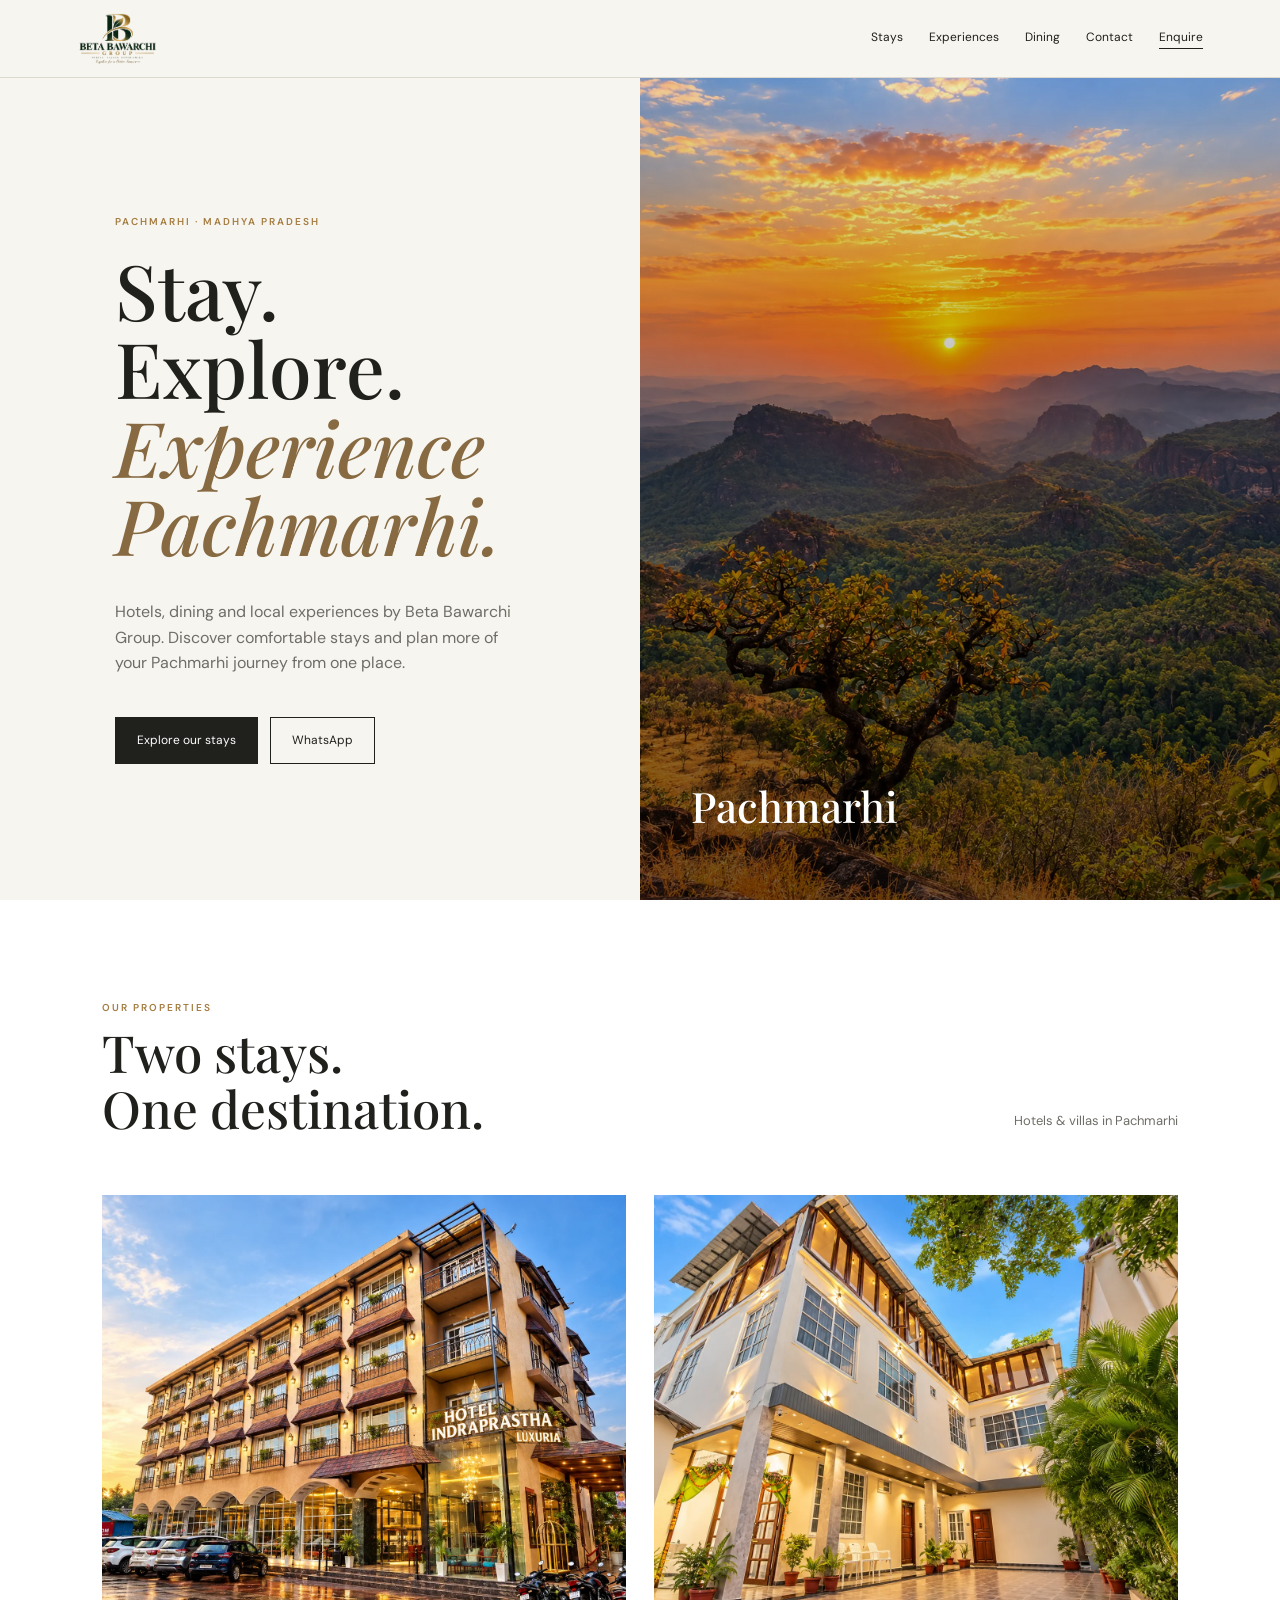
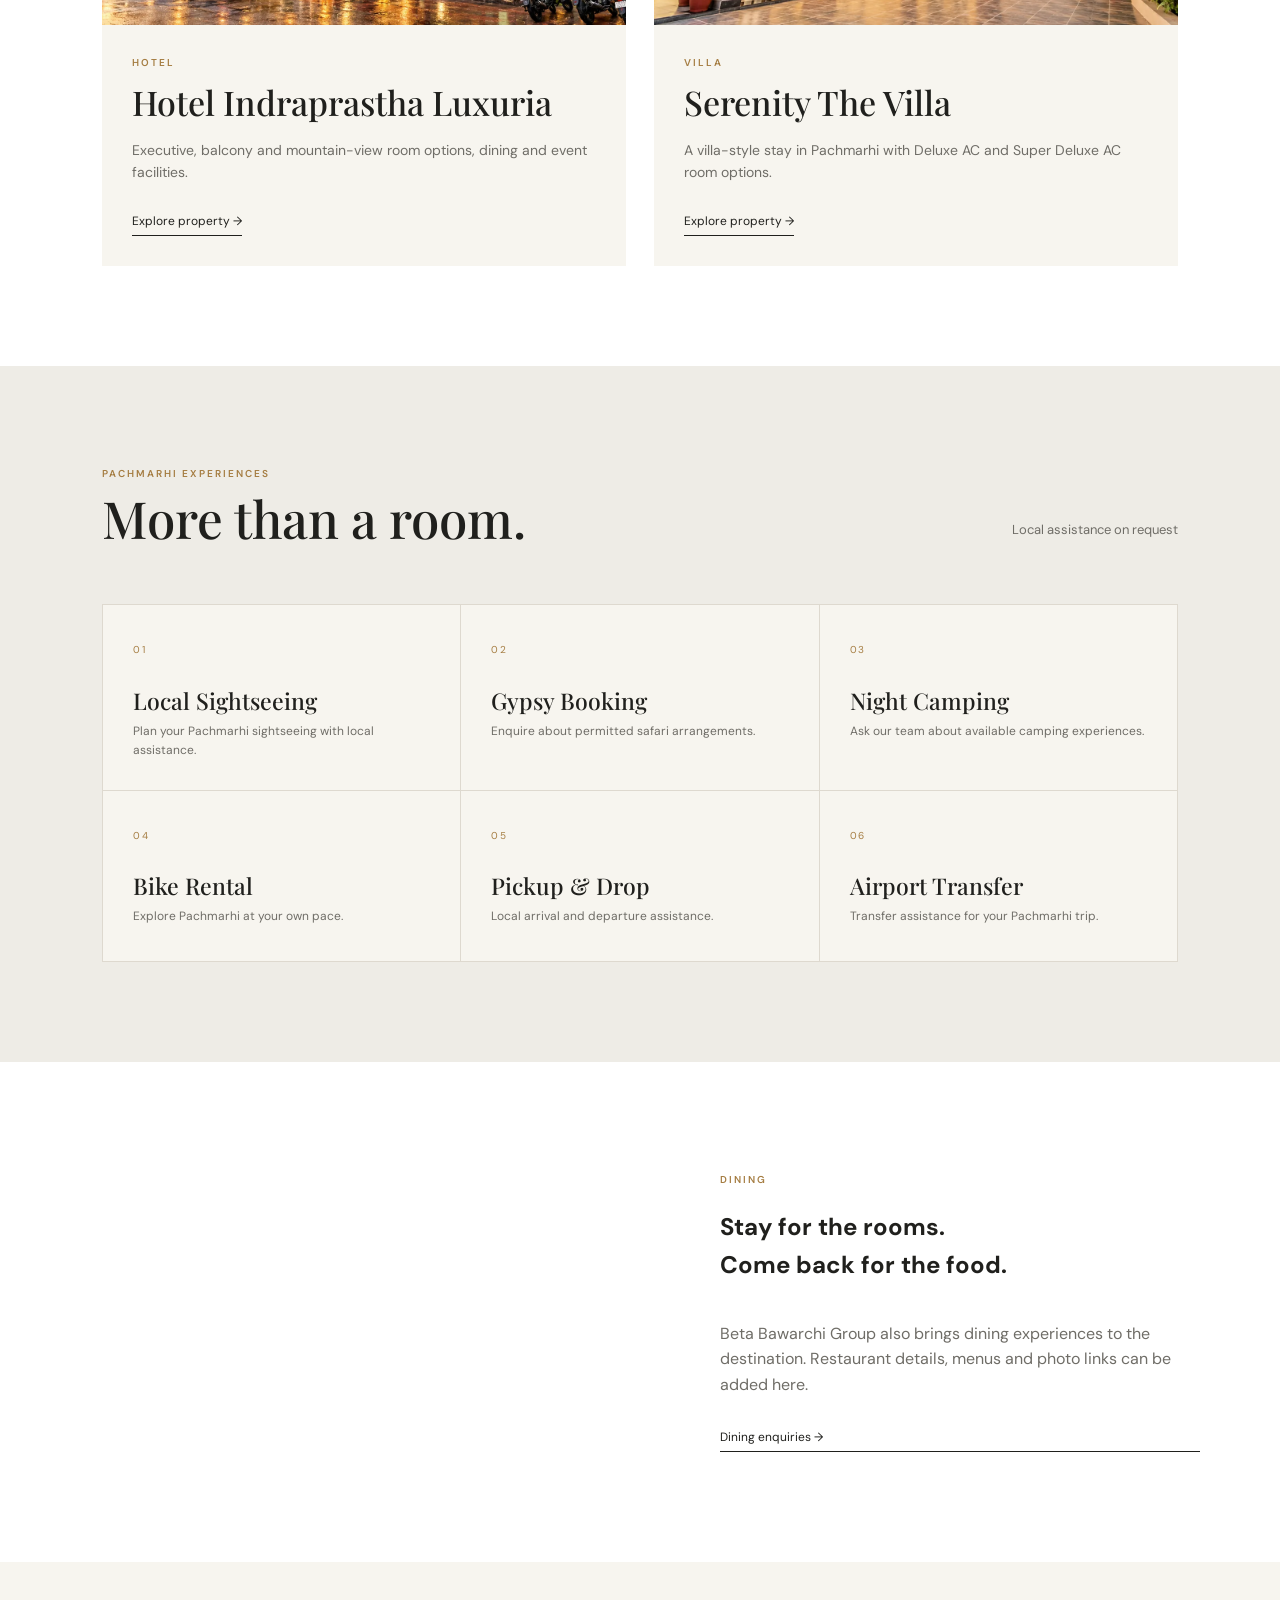
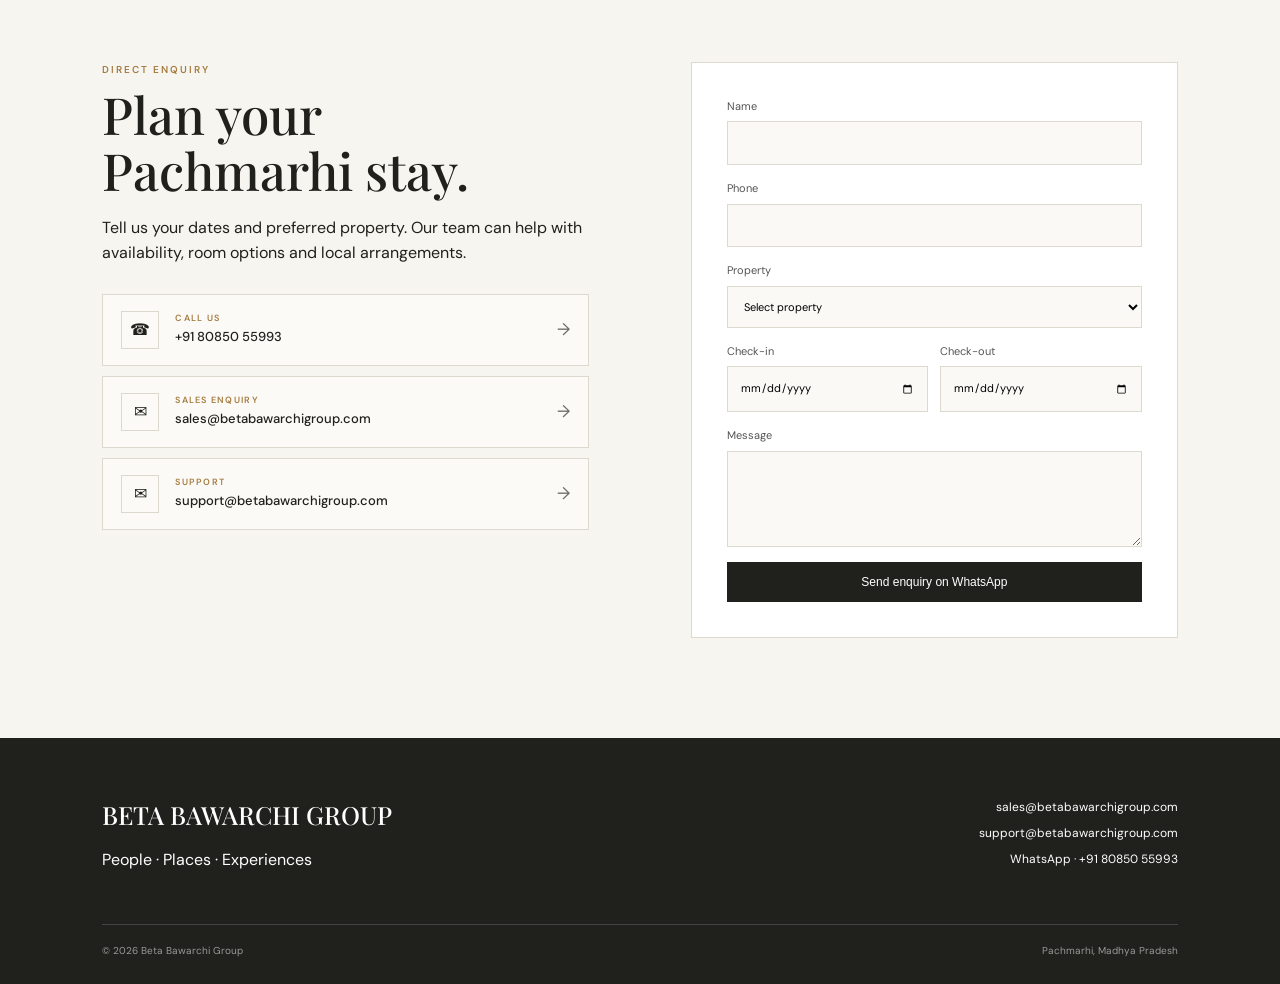
==== index.html @ bcec3f6e "Initial commit" ====
<!doctype html>
<html lang="en">

<head>

    <meta charset="utf-8">

    <meta
        name="viewport"
        content="width=device-width, initial-scale=1"
    >

    <title>
        Hotels in Pachmarhi, Madhya Pradesh | Beta Bawarchi Group
    </title>

    <meta
        name="description"
        content="Hotels and stays in Pachmarhi, Madhya Pradesh with Beta Bawarchi Group. Explore Hotel Indraprastha Luxuria, Serenity The Villa, dining and local experiences."
    >

    <meta
        name="robots"
        content="index,follow"
    >

    <link
        rel="canonical"
        href="https://betabawarchigroup.com/"
    >
    <script type="application/ld+json">
{
  "@context": "https://schema.org",
  "@type": "Organization",
  "name": "Beta Bawarchi Group",
  "url": "https://betabawarchigroup.com/",
  "logo": "https://betabawarchigroup.com/images/logo.png",
  "email": "sales@betabawarchigroup.com",
  "telephone": "+91-80850-55993",
  "address": {
    "@type": "PostalAddress",
    "addressLocality": "Pachmarhi",
    "addressRegion": "Madhya Pradesh",
    "postalCode": "461881",
    "addressCountry": "IN"
  }
}
</script>


    <!-- =====================================================
         GOOGLE FONTS
    ====================================================== -->

    <link
        rel="preconnect"
        href="https://fonts.googleapis.com"
    >

    <link
        rel="preconnect"
        href="https://fonts.gstatic.com"
        crossorigin
    >

    <link
        href="https://fonts.googleapis.com/css2?family=DM+Sans:wght@400;500;600&family=Playfair+Display:wght@500;600&display=swap"
        rel="stylesheet"
    >


    <!-- =====================================================
         MAIN CSS
    ====================================================== -->

    <link
        rel="stylesheet"
        href="styles.css"
    >

</head>


<body>


    <!-- =====================================================
         HEADER
    ====================================================== -->

    <header class="header">

        <a
            class="brand"
            href="/"
        >

            <img
                src="images/logo.png"
                alt="Beta Bawarchi Group"
                class="brand-logo"
            >

        </a>


        <!-- Navigation -->

        <nav class="nav">

            <a href="#properties">
                Stays
            </a>

            <a href="#experiences">
                Experiences
            </a>

            <a href="#dining">
                Dining
            </a>

            <a href="#contact">
                Contact
            </a>

            <a
                class="cta"
                href="#enquiry"
            >
                Enquire
            </a>

        </nav>

    </header>



    <!-- =====================================================
         MAIN CONTENT
    ====================================================== -->

    <main>


        <!-- =================================================
             HERO SECTION
        ================================================== -->

        <section class="hero">


            <div class="hero-copy">

                <div class="eyebrow">
                    PACHMARHI · MADHYA PRADESH
                </div>


                <h1>

                    Stay. Explore.<br>

                    <em>
                        Experience Pachmarhi.
                    </em>

                </h1>


                <p>
                    Hotels, dining and local experiences by Beta
                    Bawarchi Group. Discover comfortable stays and
                    plan more of your Pachmarhi journey from one place.
                </p>


                <div class="buttons">


                    <a
                        class="btn dark"
                        href="#properties"
                    >
                        Explore our stays
                    </a>


                    <a
                        class="btn"
                        href="https://wa.me/918085055993?text=Hello%20Beta%20Bawarchi%20Group%2C%20I%20would%20like%20to%20make%20a%20booking%20enquiry."
                        target="_blank"
                    >
                        WhatsApp
                    </a>


                </div>

            </div>


            <!-- Hero Image -->

             <div class="hero-img">

    <div
        class="hero-slide active"
        style="background-image: url('images/Hero-slide/Destination-1-web.webp');"
    ></div>

    <div
        class="hero-slide"
        style="background-image: url('images/Hero-slide/Destination-2-web.webp');"
    ></div>

    <div
        class="hero-slide"
        style="background-image: url('images/Hero-slide/Destination-3-web.webp');"
    ></div>

    <span>
        Pachmarhi
    </span>

</div>

        </section>



        <!-- =================================================
             OUR PROPERTIES
        ================================================== -->

        <section
            class="section white"
            id="properties"
        >


            <div class="section-head">


                <div>

                    <div class="kicker">
                        OUR PROPERTIES
                    </div>


                    <h2>
                        Two stays.<br>
                        One destination.
                    </h2>

                </div>


                <p>
                    Hotels & villas in Pachmarhi
                </p>


            </div>



            <div class="property-grid">


                <!-- =================================================
                     HOTEL INDRAPRASTHA
                ================================================== -->

                <article class="property-card">


                    <div class="card-img indraprastha"></div>


                    <div class="card-body">


                        <div class="kicker">
                            HOTEL
                        </div>


                        <h3>
                            Hotel Indraprastha Luxuria
                        </h3>


                        <p>
                            Executive, balcony and mountain-view
                            room options, dining and event facilities.
                        </p>


                        <a
                            class="link"
                            href="hotel-indraprastha-pachmarhi/"
                        >
                            Explore property →
                        </a>


                    </div>


                </article>



                <!-- =================================================
                     SERENITY THE VILLA
                ================================================== -->

                <article class="property-card">


                    <div class="card-img serenity"></div>


                    <div class="card-body">


                        <div class="kicker">
                            VILLA
                        </div>


                        <h3>
                            Serenity The Villa
                        </h3>


                        <p>
                            A villa-style stay in Pachmarhi with
                            Deluxe AC and Super Deluxe AC room options.
                        </p>


                        <a
                            class="link"
                            href="serenity-the-villa-pachmarhi/"
                        >
                            Explore property →
                        </a>


                    </div>


                </article>


            </div>


        </section>



        <!-- =================================================
             PACHMARHI EXPERIENCES
        ================================================== -->

        <section
            class="section experiences"
            id="experiences"
        >


            <div class="section-head">


                <div>

                    <div class="kicker">
                        PACHMARHI EXPERIENCES
                    </div>


                    <h2>
                        More than a room.
                    </h2>

                </div>


                <p>
                    Local assistance on request
                </p>


            </div>



            <div class="experience-grid">


                <!-- Experience 01 -->

                <div class="experience">

                    <span>
                        01
                    </span>


                    <h3>
                        Local Sightseeing
                    </h3>


                    <p>
                        Plan your Pachmarhi sightseeing with
                        local assistance.
                    </p>

                </div>



                <!-- Experience 02 -->

                <div class="experience">

                    <span>
                        02
                    </span>


                    <h3>
                        Gypsy Booking
                    </h3>


                    <p>
                        Enquire about permitted safari arrangements.
                    </p>

                </div>



                <!-- Experience 03 -->

                <div class="experience">

                    <span>
                        03
                    </span>


                    <h3>
                        Night Camping
                    </h3>


                    <p>
                        Ask our team about available camping
                        experiences.
                    </p>

                </div>



                <!-- Experience 04 -->

                <div class="experience">

                    <span>
                        04
                    </span>


                    <h3>
                        Bike Rental
                    </h3>


                    <p>
                        Explore Pachmarhi at your own pace.
                    </p>

                </div>



                <!-- Experience 05 -->

                <div class="experience">

                    <span>
                        05
                    </span>


                    <h3>
                        Pickup & Drop
                    </h3>


                    <p>
                        Local arrival and departure assistance.
                    </p>

                </div>



                <!-- Experience 06 -->

                <div class="experience">

                    <span>
                        06
                    </span>


                    <h3>
                        Airport Transfer
                    </h3>


                    <p>
                        Transfer assistance for your Pachmarhi trip.
                    </p>

                </div>


            </div>


        </section>



        <!-- =================================================
             DINING
        ================================================== -->

        <section
            class="dining"
            id="dining"
        >


            <div class="dining-img"></div>


            <div class="dining-copy">


                <div class="kicker">
                    DINING
                </div>


                <h2>
                    Stay for the rooms.<br>
                    Come back for the food.
                </h2>


                <p>
                    Beta Bawarchi Group also brings dining experiences
                    to the destination. Restaurant details, menus and
                    photo links can be added here.
                </p>


                <a
                    class="link"
                    href="mailto:sales@betabawarchigroup.com?subject=Dining%20Enquiry"
                >
                    Dining enquiries →
                </a>


            </div>


        </section>



        <!-- =================================================
             DIRECT ENQUIRY
        ================================================== -->

        <section
            class="section enquiry"
            id="enquiry"
        >


            <!-- Contact Information -->

            <div>


                <div class="kicker">
                    DIRECT ENQUIRY
                </div>


                <h2>
                    Plan your<br>
                    Pachmarhi stay.
                </h2>


                <p>
                    Tell us your dates and preferred property.
                    Our team can help with availability, room
                    options and local arrangements.
                </p>


                <div class="contact-actions">

    <a
        class="contact-action"
        href="tel:+918085055993"
    >
        <span class="contact-icon">☎</span>

        <span class="contact-action-text">
            <small>CALL US</small>
            <strong>+91 80850 55993</strong>
        </span>

        <span class="contact-arrow">→</span>
    </a>


    <a
        class="contact-action"
        href="mailto:sales@betabawarchigroup.com"
    >
        <span class="contact-icon">✉</span>

        <span class="contact-action-text">
            <small>SALES ENQUIRY</small>
            <strong>sales@betabawarchigroup.com</strong>
        </span>

        <span class="contact-arrow">→</span>
    </a>


    <a
        class="contact-action"
        href="mailto:support@betabawarchigroup.com"
    >
        <span class="contact-icon">✉</span>

        <span class="contact-action-text">
            <small>SUPPORT</small>
            <strong>support@betabawarchigroup.com</strong>
        </span>

        <span class="contact-arrow">→</span>
    </a>

     </div>
     </div>



            <!-- Booking Enquiry Form -->

            <form
                class="form"
                onsubmit="sendWhatsApp(event)"
            >


                <label>

                    Name

                    <input
                        id="name"
                        required
                    >

                </label>



                <label>

                    Phone

                    <input
                        id="phone"
                        required
                    >

                </label>



                <label>

                    Property

                    <select
                        id="property"
                        required
                    >

                        <option value="">
                            Select property
                        </option>


                        <option>
                            Hotel Indraprastha Luxuria
                        </option>


                        <option>
                            Serenity The Villa
                        </option>

                    </select>

                </label>



                <div class="two">


                    <label>

                        Check-in

                        <input
                            id="checkin"
                            type="date"
                            required
                        >

                    </label>


                    <label>

                        Check-out

                        <input
                            id="checkout"
                            type="date"
                            required
                        >

                    </label>


                </div>



                <label>

                    Message

                    <textarea
                        id="message"
                        rows="4"
                    ></textarea>

                </label>



                <button
                    class="btn dark full"
                >
                    Send enquiry on WhatsApp
                </button>


            </form>


        </section>


    </main>



    <!-- =====================================================
         FOOTER
    ====================================================== -->

    <footer
        class="footer"
        id="contact"
    >


        <!-- Footer Brand -->

        <div>


            <div class="footer-brand">
                BETA BAWARCHI GROUP
            </div>


            <p>
                People · Places · Experiences
            </p>


        </div>



        <!-- Footer Contact -->

        <div class="footer-contact">


            <a href="mailto:sales@betabawarchigroup.com">
                sales@betabawarchigroup.com
            </a>


            <a href="mailto:support@betabawarchigroup.com">
                support@betabawarchigroup.com
            </a>


            <a
                href="https://wa.me/918085055993"
                target="_blank"
            >
                WhatsApp · +91 80850 55993
            </a>


        </div>



        <!-- Footer Bottom -->

        <div class="footer-bottom">


            <span>
                © 2026 Beta Bawarchi Group
            </span>


            <span>
                Pachmarhi, Madhya Pradesh
            </span>


        </div>


    </footer>



    <!-- =====================================================
         JAVASCRIPT
    ====================================================== -->

    <script src="script.js"></script>


</body>

</html>
---- styles.css ----
/* =========================================================
   BETA BAWARCHI GROUP
   MAIN WEBSITE STYLES
========================================================= */


/* =========================================================
   1. ROOT VARIABLES
========================================================= */

:root {
    --ink: #20201d;
    --muted: #6f6d67;
    --gold: #a57d42;
    --paper: #f7f5ef;
    --white: #fff;
    --line: #ded9cf;

    --serif: "Playfair Display", Georgia, serif;
    --sans: "DM Sans", Arial, sans-serif;
}


/* =========================================================
   2. GLOBAL STYLES
========================================================= */

* {
    box-sizing: border-box;
}

html {
    scroll-behavior: smooth;
}

body {
    margin: 0;
    background: var(--paper);
    color: var(--ink);
    font-family: var(--sans);
    line-height: 1.6;
}

a {
    text-decoration: none;
    color: inherit;
}

img {
    max-width: 100%;
}


/* =========================================================
   3. HEADER
========================================================= */

.header {
    height: 78px;
    border-bottom: 1px solid var(--line);

    display: flex;
    align-items: center;
    justify-content: space-between;

    padding: 0 6vw;

    position: sticky;
    top: 0;

    background: rgba(247, 245, 239, 0.96);
    backdrop-filter: blur(10px);

    z-index: 20;
}


/* Brand */

.brand {
    display: flex;
    align-items: center;
}

.brand-logo {
    width: 150px;
    height: 52px;
    object-fit: contain;
    object-position: left center;
    display: block;
}


/* Navigation */

.nav {
    display: flex;
    gap: 26px;
    font-size: 12px;
}

.nav a:hover {
    color: var(--gold);
}

.nav .cta {
    border-bottom: 1px solid var(--ink);
}


/* =========================================================
   4. HOMEPAGE HERO
========================================================= */

.hero {
    min-height: calc(100vh - 78px);

    display: grid;
    grid-template-columns: 1fr 1fr;
}

.hero-copy {
    padding: 9vw;

    display: flex;
    justify-content: center;
    flex-direction: column;
}

.eyebrow,
.kicker {
    font-size: 10px;
    letter-spacing: 0.2em;
    color: var(--gold);
    font-weight: 600;
}

.hero h1 {
    font: 500 clamp(48px, 6vw, 84px) / 1.02 var(--serif);
    margin: 20px 0;
}

.hero h1 em {
    font-style: italic;
    color: #876a42;
}

.hero-copy p {
    max-width: 530px;
    color: var(--muted);
}

.hero-img {
    min-height: 620px;
    position: relative;
    overflow: hidden;
    background: #222;
}


/* =========================================================
   HERO IMAGE SLIDES
========================================================= */

.hero-slide {
    position: absolute;

    inset: 0;

    background-position: center;
    background-size: cover;
    background-repeat: no-repeat;

    opacity: 0;

    transition: opacity 1.4s ease;

    transform: scale(1.02);
}


/* Dark overlay */

.hero-slide::after {
    content: "";

    position: absolute;

    inset: 0;

    background:
        linear-gradient(
            180deg,
            rgba(0, 0, 0, 0.05),
            rgba(0, 0, 0, 0.55)
        );
}


/* Active slide */

.hero-slide.active {
    opacity: 1;
}


/* Pachmarhi label */

.hero-img span {
    position: absolute;

    left: 8%;
    bottom: 8%;

    color: white;

    font: 500 42px var(--serif);

    z-index: 5;
}


/* =========================================================
   5. BUTTONS
========================================================= */

.buttons {
    display: flex;
    gap: 12px;
    margin-top: 25px;
}

.btn {
    padding: 13px 21px;

    border: 1px solid var(--ink);

    font-size: 12px;
    cursor: pointer;
}

.btn.dark {
    background: var(--ink);
    color: white;
}

.btn:hover {
    opacity: 0.82;
}


/* =========================================================
   6. GENERAL SECTIONS
========================================================= */

.section {
    padding: 100px 8vw;
}

.white {
    background: #fff;
}

.section-head {
    display: flex;
    justify-content: space-between;
    align-items: end;

    margin-bottom: 50px;
}

.section h2 {
    font: 500 clamp(35px, 4vw, 56px) / 1.1 var(--serif);
    margin: 8px 0;
}

.section-head p {
    color: var(--muted);
    font-size: 13px;
}


/* =========================================================
   7. PROPERTY CARDS
========================================================= */

.property-grid {
    display: grid;
    grid-template-columns: 1fr 1fr;
    gap: 28px;
}

.property-card {
    background: var(--paper);
}

.card-img {
    height: 430px;
    background: center / cover;
}

.indraprastha {
    background-image:
        url("images/indraprastha/Facade-web.webp");
}

.serenity {
    background-image:
        url("images/Serenity/serenity-web.webp");
}

.card-body {
    padding: 30px;
}

.card-body h3 {
    font: 500 34px var(--serif);
    margin: 8px 0;
}

.card-body p {
    color: var(--muted);
    font-size: 14px;
}

.link {
    font-size: 12px;

    border-bottom: 1px solid var(--ink);

    display: inline-block;

    padding-bottom: 3px;
    margin-top: 15px;
}


/* =========================================================
   8. EXPERIENCES
========================================================= */

.experiences {
    background: #eeece6;
}

.experience-grid {
    display: grid;
    grid-template-columns: repeat(3, 1fr);

    gap: 1px;

    background: var(--line);
    border: 1px solid var(--line);
}

.experience {
    background: var(--paper);

    padding: 30px;
    min-height: 170px;
}

.experience span {
    color: var(--gold);

    font-size: 10px;
    letter-spacing: 0.15em;
}

.experience h3 {
    font: 500 23px var(--serif);
    margin: 24px 0 6px;
}

.experience p {
    font-size: 12px;
    color: var(--muted);
    margin: 0;
}


/* =========================================================
   9. DINING
========================================================= */

.dining {
    display: grid;
    grid-template-columns: 1fr 1fr;

    padding: 0;

    background: white;
}

.dining-img {
    min-height: 500px;

    background:
        url("https://images.unsplash.com/photo-1515003197210-e0cd71810b5f?auto=format&fit=crop&w=1400&q=85")
        center / cover;
}

.dining-copy {
    padding: 80px;

    display: flex;
    flex-direction: column;
    justify-content: center;
}

.dining-copy p {
    max-width: 520px;
    color: var(--muted);
}


/* =========================================================
   10. FOOTER
========================================================= */

.footer {
    background: var(--ink);
    color: white;

    padding: 60px 8vw 25px;

    display: grid;
    grid-template-columns: 1fr 1fr;

    gap: 35px;
}

.footer-brand {
    font: 500 25px var(--serif);
}

.footer-contact {
    display: flex;
    flex-direction: column;
    gap: 7px;

    font-size: 12px;

    justify-self: end;
    text-align: right;
}

.footer-bottom {
    grid-column: 1 / -1;

    border-top: 1px solid #444;

    padding-top: 18px;

    color: #999;

    font-size: 10px;

    display: flex;
    justify-content: space-between;
}


/* =========================================================
   11. PROPERTY PAGE HERO
========================================================= */

.property-hero {
    display: grid;
    grid-template-columns: 1fr 1fr;

    min-height: 620px;
}

.property-copy {
    padding: 9vw;

    display: flex;
    flex-direction: column;
    justify-content: center;
}

.property-copy h1 {
    font: 500 clamp(42px, 5vw, 72px) / 1.05 var(--serif);
    margin: 15px 0;
}

.property-copy p {
    max-width: 560px;
    color: var(--muted);
}

.property-photo {
    background: center / cover;
}

.property-photo.ind {
    background-image:
        url("images/indraprastha/Facade-web.webp");
}

.property-photo.ser {
    background-image:
        url("images/Serenity/hero-web.webp");
}


/* =========================================================
   12. PROPERTY STATS
========================================================= */

.stats {
    display: grid;
    grid-template-columns: repeat(4, 1fr);

    border-top: 1px solid var(--line);
    border-bottom: 1px solid var(--line);
}

.stat {
    padding: 25px;
    border-right: 1px solid var(--line);
}

.stat:last-child {
    border: 0;
}

.stat strong {
    display: block;
    font: 500 25px var(--serif);
}

.stat span {
    font-size: 10px;
    color: var(--muted);

    text-transform: uppercase;
    letter-spacing: 0.1em;
}


/* =========================================================
   13. ROOMS
========================================================= */

.rooms {
    background: #fff;
}

.room-grid {
    display: grid;
    grid-template-columns: repeat(2, 1fr);

    gap: 1px;

    background: var(--line);
    border: 1px solid var(--line);
}

.room {
    background: var(--paper);
}


/* ---------------------------------------------------------
   ROOM PREVIEW IMAGE
--------------------------------------------------------- */

.room-photo {
    height: 290px;
    background: center / cover;
}


/* =========================================================
   HOTEL INDRAPRASTHA ROOM IMAGES
   DO NOT CHANGE
========================================================= */


/* Executive AC */

.room-photo.r1 {
    background-image:
        url("images/indraprastha/executive-ac-web.webp");
}


/* Executive AC Front View */

.room-photo.r2 {
    background-image:
        url("images/indraprastha/executive-front-web.webp");
}


/* Executive Luxury Balcony */

.room-photo.r3 {
    background-image:
        url("images/indraprastha/luxury-balcony-web.webp");
}


/* Mountain View Room */

.room-photo.r4 {
    background-image:
        url("images/indraprastha/mountain-view-web.webp");
}


/* Royale Suite */

.room-photo.r5 {
    background-image:
        url("https://raw.githubusercontent.com/sreejithp-dotcom/beta-bawarchi-website/main/images/indraprastha/royale-suite-web.webp");
}


/* =========================================================
   SERENITY THE VILLA
   ROOM IMAGES
========================================================= */

/*
   Serenity has two room categories:

   1. Deluxe AC
   2. Super Deluxe AC

   These use separate classes so they never interfere
   with the Indraprastha room images above.
*/

.room-photo.serenity-dummy-1 {
    background-image:
        url("images/Serenity/Deluxe Room 1.png");
}

.room-photo.serenity-dummy-2 {
    background-image:
        url("https://raw.githubusercontent.com/sreejithp-dotcom/beta-bawarchi-website/main/images/Serenity/Super Deluxe.png");
}


/* =========================================================
   ROOM INFORMATION
========================================================= */

.room-body {
    padding: 25px;
}

.room-body h3 {
    font: 500 26px var(--serif);
    margin: 0 0 5px;
}

.room-body small {
    color: var(--gold);
}

.room-body p {
    color: var(--muted);
    font-size: 12px;
}

.photo-link {
    font-size: 11px;
    color: var(--gold);
}


/* =========================================================
   14. AMENITIES
========================================================= */

.amenity-grid {
    display: grid;
    grid-template-columns: repeat(3, 1fr);

    gap: 1px;

    background: var(--line);
    border: 1px solid var(--line);
}

.amenity {
    background: var(--paper);
    padding: 28px;
}

.amenity h3 {
    font: 500 21px var(--serif);
    margin: 0 0 12px;
}

.amenity p {
    color: var(--muted);
    font-size: 12px;
    margin: 4px 0;
}


/* =========================================================
   15. OLD ENQUIRY SECTION
========================================================= */

.enquiry {
    display: grid;
    grid-template-columns: 1fr 1fr;

    gap: 8vw;
}

.enquiry-copy p {
    color: var(--muted);
    max-width: 520px;
}

.contact {
    display: flex;
    flex-direction: column;

    gap: 8px;

    margin-top: 25px;

    font-size: 13px;
}


/* =========================================================
   16. OLD BOOKING FORM
========================================================= */

.form {
    background: #fff;

    border: 1px solid var(--line);

    padding: 35px;
}

.form label {
    font-size: 11px;
    color: #555;

    display: block;

    margin-bottom: 15px;
}

.form input,
.form select,
.form textarea {
    display: block;

    width: 100%;

    margin-top: 6px;

    border: 1px solid var(--line);

    padding: 12px;

    background: #faf9f5;

    font: inherit;
}

.two {
    display: grid;
    grid-template-columns: 1fr 1fr;

    gap: 12px;
}

.full {
    width: 100%;
    border: 0;
}


/* =========================================================
   17. BREADCRUMB
========================================================= */

.breadcrumb {
    padding: 20px 8vw;

    font-size: 11px;
    color: var(--muted);
}

.breadcrumb a {
    color: var(--gold);
}


/* =========================================================
   18. LOCATION + CONTACT + BOOKING ENQUIRY
========================================================= */

.location-enquiry {
    padding: 90px 7vw;
    background: var(--paper);
}

.location-enquiry-header {
    max-width: 700px;
    margin-bottom: 40px;
}

.location-enquiry-header .eyebrow {
    margin-bottom: 12px;
}

.location-enquiry-header h2 {
    font: 500 clamp(35px, 4vw, 56px) / 1.1 var(--serif);
    margin: 8px 0 14px;
}

.location-enquiry-header p {
    color: var(--muted);
    max-width: 600px;
    font-size: 14px;
}


/* =========================================================
   LOCATION / ENQUIRY GRID
========================================================= */

.location-enquiry-grid {
    display: grid;
    grid-template-columns: 1.1fr 0.9fr;

    gap: 28px;

    align-items: stretch;
}


/* =========================================================
   MAP PANEL
========================================================= */

.map-panel {
    background: var(--white);

    border: 1px solid var(--line);

    overflow: hidden;
}

.map-panel iframe {
    width: 100%;
    height: 450px;

    display: block;

    border: 0;
}


/* =========================================================
   PROPERTY CONTACT CARD
========================================================= */

.property-contact-card {
    padding: 30px;
}

.property-contact-card h3 {
    font: 500 24px var(--serif);
    margin: 0 0 24px;
}


/* Contact rows */

.contact-item {
    display: grid;
    grid-template-columns: 80px 1fr;

    gap: 15px;

    padding: 15px 0;

    border-bottom: 1px solid var(--line);
}

.contact-item:last-of-type {
    border-bottom: 0;
}

.contact-label {
    font-size: 10px;

    letter-spacing: 0.12em;

    text-transform: uppercase;

    color: var(--muted);
}

.contact-value {
    font-size: 14px;
    line-height: 1.6;
}

.contact-value a {
    color: var(--ink);
}

.contact-value a:hover {
    color: var(--gold);
}


/* =========================================================
   MAP ACTION BUTTONS
========================================================= */

.map-actions {
    display: flex;

    gap: 12px;

    margin-top: 22px;

    flex-wrap: wrap;
}

.map-actions a {
    display: inline-flex;

    align-items: center;
    justify-content: center;

    min-height: 44px;

    padding: 0 20px;

    border: 1px solid var(--ink);

    font-size: 11px;

    letter-spacing: 0.08em;

    text-transform: uppercase;

    transition: 0.2s ease;
}

.map-actions a:hover {
    background: var(--ink);
    color: var(--white);
}

.map-actions .whatsapp-btn {
    border-color: var(--gold);

    background: var(--gold);

    color: var(--white);
}

.map-actions .whatsapp-btn:hover {
    background: var(--ink);

    border-color: var(--ink);
}


/* =========================================================
   DIRECT BOOKING FORM CARD
========================================================= */

.booking-form-card {
    background: var(--white);

    border: 1px solid var(--line);

    padding: 40px;
}

.booking-form-card h3 {
    font: 500 30px var(--serif);

    margin: 0 0 10px;
}

.booking-form-card > p {
    color: var(--muted);

    font-size: 13px;

    line-height: 1.7;

    margin: 0 0 28px;
}


/* =========================================================
   NEW BOOKING FORM
========================================================= */

.booking-form {
    display: grid;

    gap: 16px;
}

.booking-form label {
    display: grid;

    gap: 7px;

    font-size: 10px;

    text-transform: uppercase;

    letter-spacing: 0.1em;

    color: var(--muted);
}

.booking-form input,
.booking-form select,
.booking-form textarea {
    width: 100%;

    padding: 13px 14px;

    border: 1px solid var(--line);

    background: var(--paper);

    color: var(--ink);

    font-family: var(--sans);

    font-size: 13px;

    outline: none;

    transition: border-color 0.2s ease;
}

.booking-form input:focus,
.booking-form select:focus,
.booking-form textarea:focus {
    border-color: var(--gold);
}

.booking-form textarea {
    min-height: 100px;

    resize: vertical;
}

.booking-form button {
    margin-top: 5px;

    min-height: 48px;

    border: 0;

    background: var(--ink);

    color: var(--white);

    font-family: var(--sans);

    font-size: 11px;

    letter-spacing: 0.1em;

    text-transform: uppercase;

    cursor: pointer;

    transition: 0.2s ease;
}

.booking-form button:hover {
    background: var(--gold);
}


/* =========================================================
   LOCATION INFORMATION STRIP
========================================================= */

.location-info-strip {
    display: grid;

    grid-template-columns: repeat(3, 1fr);

    margin-top: 28px;

    border: 1px solid var(--line);

    background: var(--white);
}

.location-info-strip div {
    padding: 20px 24px;

    border-right: 1px solid var(--line);
}

.location-info-strip div:last-child {
    border-right: 0;
}

.location-info-strip strong {
    display: block;

    font: 500 18px var(--serif);

    margin-bottom: 5px;
}

.location-info-strip span {
    color: var(--muted);

    font-size: 12px;
}


/* =========================================================
   19. TABLET / MOBILE
========================================================= */

@media (max-width: 850px) {

    /* Navigation */

    .nav a:not(.cta) {
        display: none;
    }


    /* Main layouts */

    .hero,
    .property-hero,
    .dining,
    .enquiry {
        grid-template-columns: 1fr;
    }


    /* Homepage hero */

    .hero-img {
        min-height: 430px;
    }


    /* Property hero */

    .property-photo {
        min-height: 430px;
    }

    .property-copy {
        padding: 70px 8vw;
    }

    .property-photo {
        order: -1;
    }


    /* Property cards and rooms */

    .property-grid,
    .room-grid {
        grid-template-columns: 1fr;
    }


    /* Experiences and amenities */

    .experience-grid,
    .amenity-grid {
        grid-template-columns: 1fr 1fr;
    }


    /* Stats */

    .stats {
        grid-template-columns: 1fr 1fr;
    }


    /* Footer */

    .footer {
        grid-template-columns: 1fr;
    }

    .footer-contact {
        justify-self: start;
        text-align: left;
    }

    .footer-bottom {
        grid-column: 1;
    }


    /* =====================================================
       LOCATION / ENQUIRY MOBILE
    ===================================================== */

    .location-enquiry {
        padding: 65px 6vw;
    }

    .location-enquiry-grid {
        grid-template-columns: 1fr;
    }

    .map-panel iframe {
        height: 400px;
    }

    .booking-form-card {
        padding: 30px;
    }

    .location-info-strip {
        grid-template-columns: 1fr;
    }

    .location-info-strip div {
        border-right: 0;

        border-bottom: 1px solid var(--line);
    }

    .location-info-strip div:last-child {
        border-bottom: 0;
    }
}


/* =========================================================
   20. SMALL MOBILE
========================================================= */

@media (max-width: 560px) {

    /* General sections */

    .section {
        padding: 75px 6vw;
    }


    /* Experiences / amenities / stats */

    .experience-grid,
    .amenity-grid,
    .stats {
        grid-template-columns: 1fr;
    }


    /* Old form */

    .two {
        grid-template-columns: 1fr;
    }


    /* Header */

    .header {
        padding: 0 5vw;
    }

    .brand-logo {
        width: 135px;
        height: 48px;
    }


    /* Dining */

    .dining-copy {
        padding: 65px 7vw;
    }


    /* =====================================================
       LOCATION / ENQUIRY SMALL MOBILE
    ===================================================== */

    .location-enquiry {
        padding: 55px 5vw;
    }

    .location-enquiry-header {
        margin-bottom: 30px;
    }

    .map-panel iframe {
        height: 350px;
    }

    .property-contact-card {
        padding: 24px;
    }

    .booking-form-card {
        padding: 24px;
    }

    .booking-form-card h3 {
        font-size: 27px;
    }

    .contact-item {
        grid-template-columns: 1fr;

        gap: 5px;
    }

    .map-actions {
        flex-direction: column;
    }

    .map-actions a {
        width: 100%;
    }

    .location-info-strip div {
        padding: 18px 20px;
    }
}
/* =========================================================
   CONTACT ACTIONS
========================================================= */

.contact-actions {
    display: flex;
    flex-direction: column;
    gap: 10px;
    margin-top: 28px;
    max-width: 520px;
}

.contact-action {
    display: flex;
    align-items: center;
    gap: 16px;

    padding: 16px 18px;

    border: 1px solid var(--line);
    background: rgba(255, 255, 255, 0.45);

    transition:
        background 0.2s ease,
        border-color 0.2s ease,
        transform 0.2s ease;
}

.contact-action:hover {
    background: var(--white);
    border-color: var(--gold);
    transform: translateX(4px);
}

.contact-icon {
    width: 38px;
    height: 38px;

    display: flex;
    align-items: center;
    justify-content: center;

    border: 1px solid var(--line);

    font-size: 16px;
    flex-shrink: 0;
}

.contact-action-text {
    display: flex;
    flex-direction: column;
    gap: 2px;

    flex: 1;
}

.contact-action-text small {
    color: var(--gold);

    font-size: 9px;
    font-weight: 600;

    letter-spacing: 0.14em;
}

.contact-action-text strong {
    font-size: 13px;
    font-weight: 500;

    color: var(--ink);
}

.contact-arrow {
    font-size: 17px;
    color: var(--muted);

    transition: transform 0.2s ease;
}

.contact-action:hover .contact-arrow {
    transform: translateX(4px);
    color: var(--gold);
}
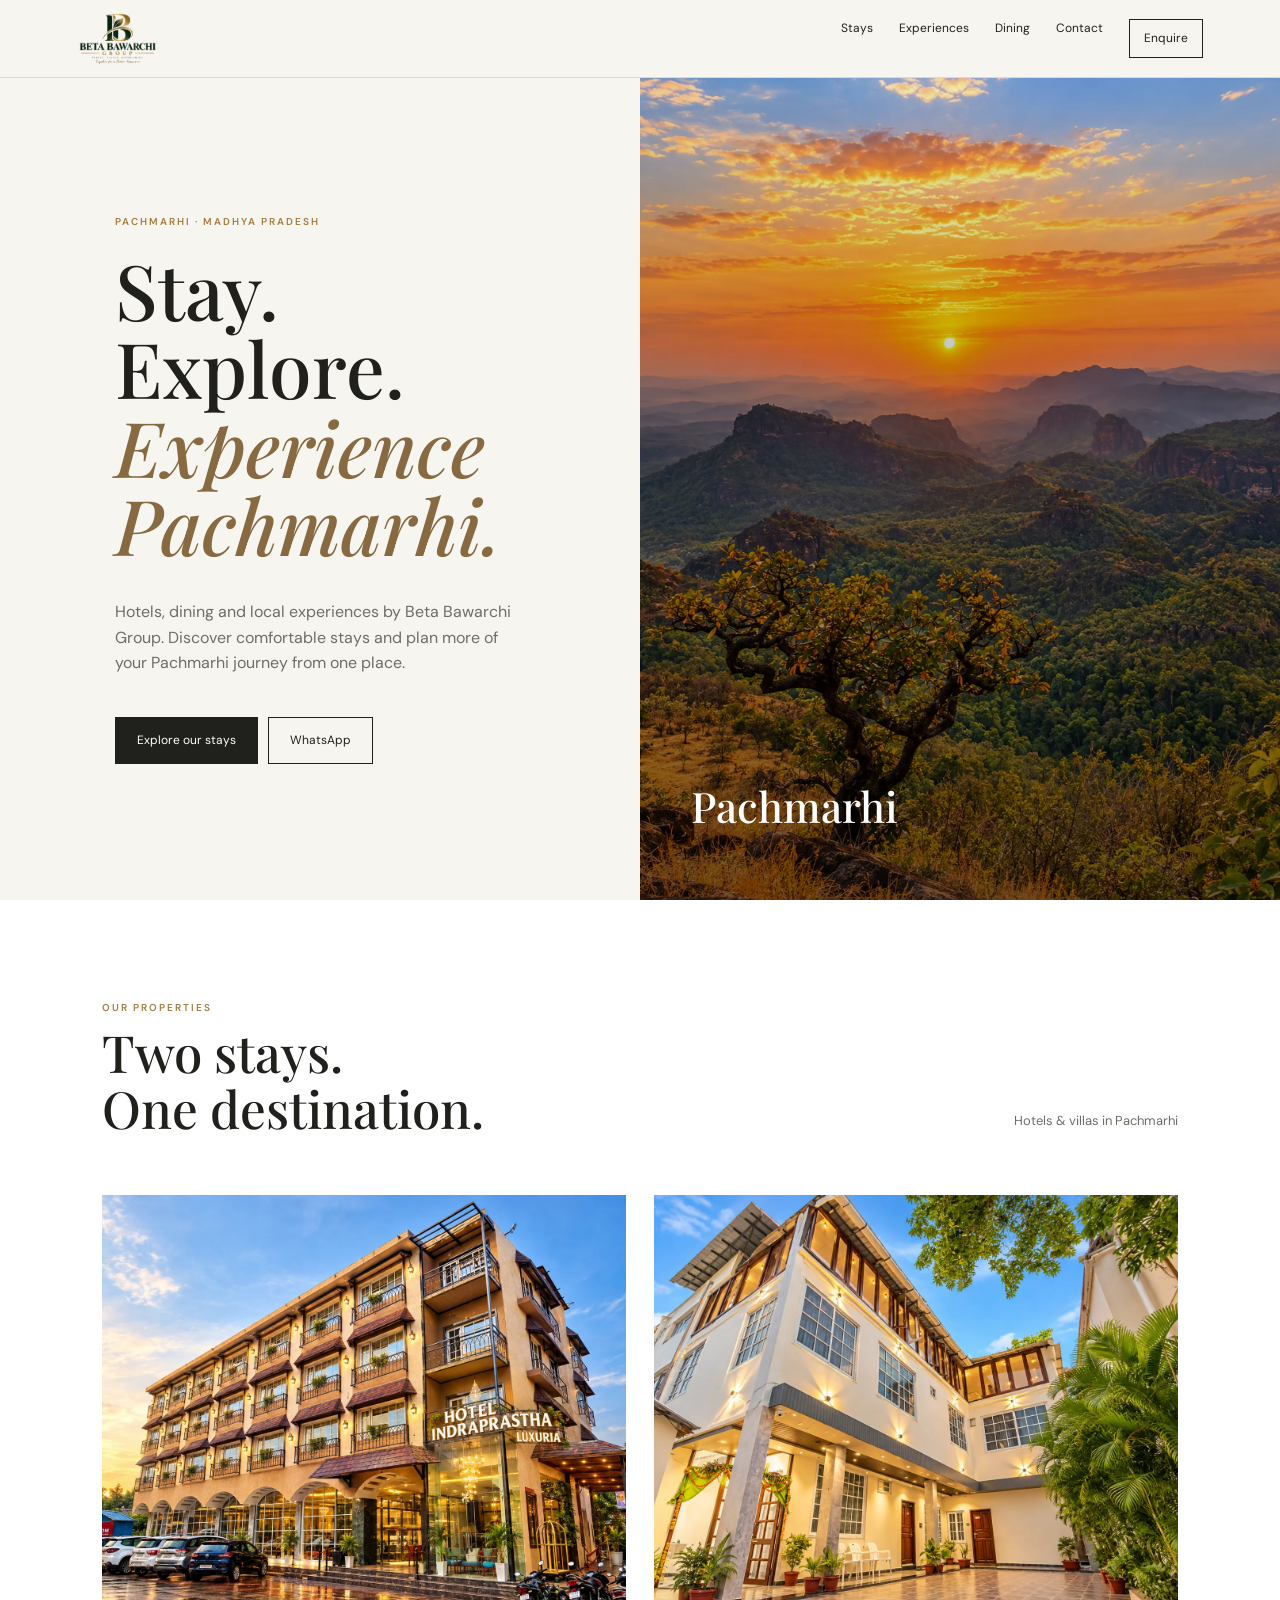
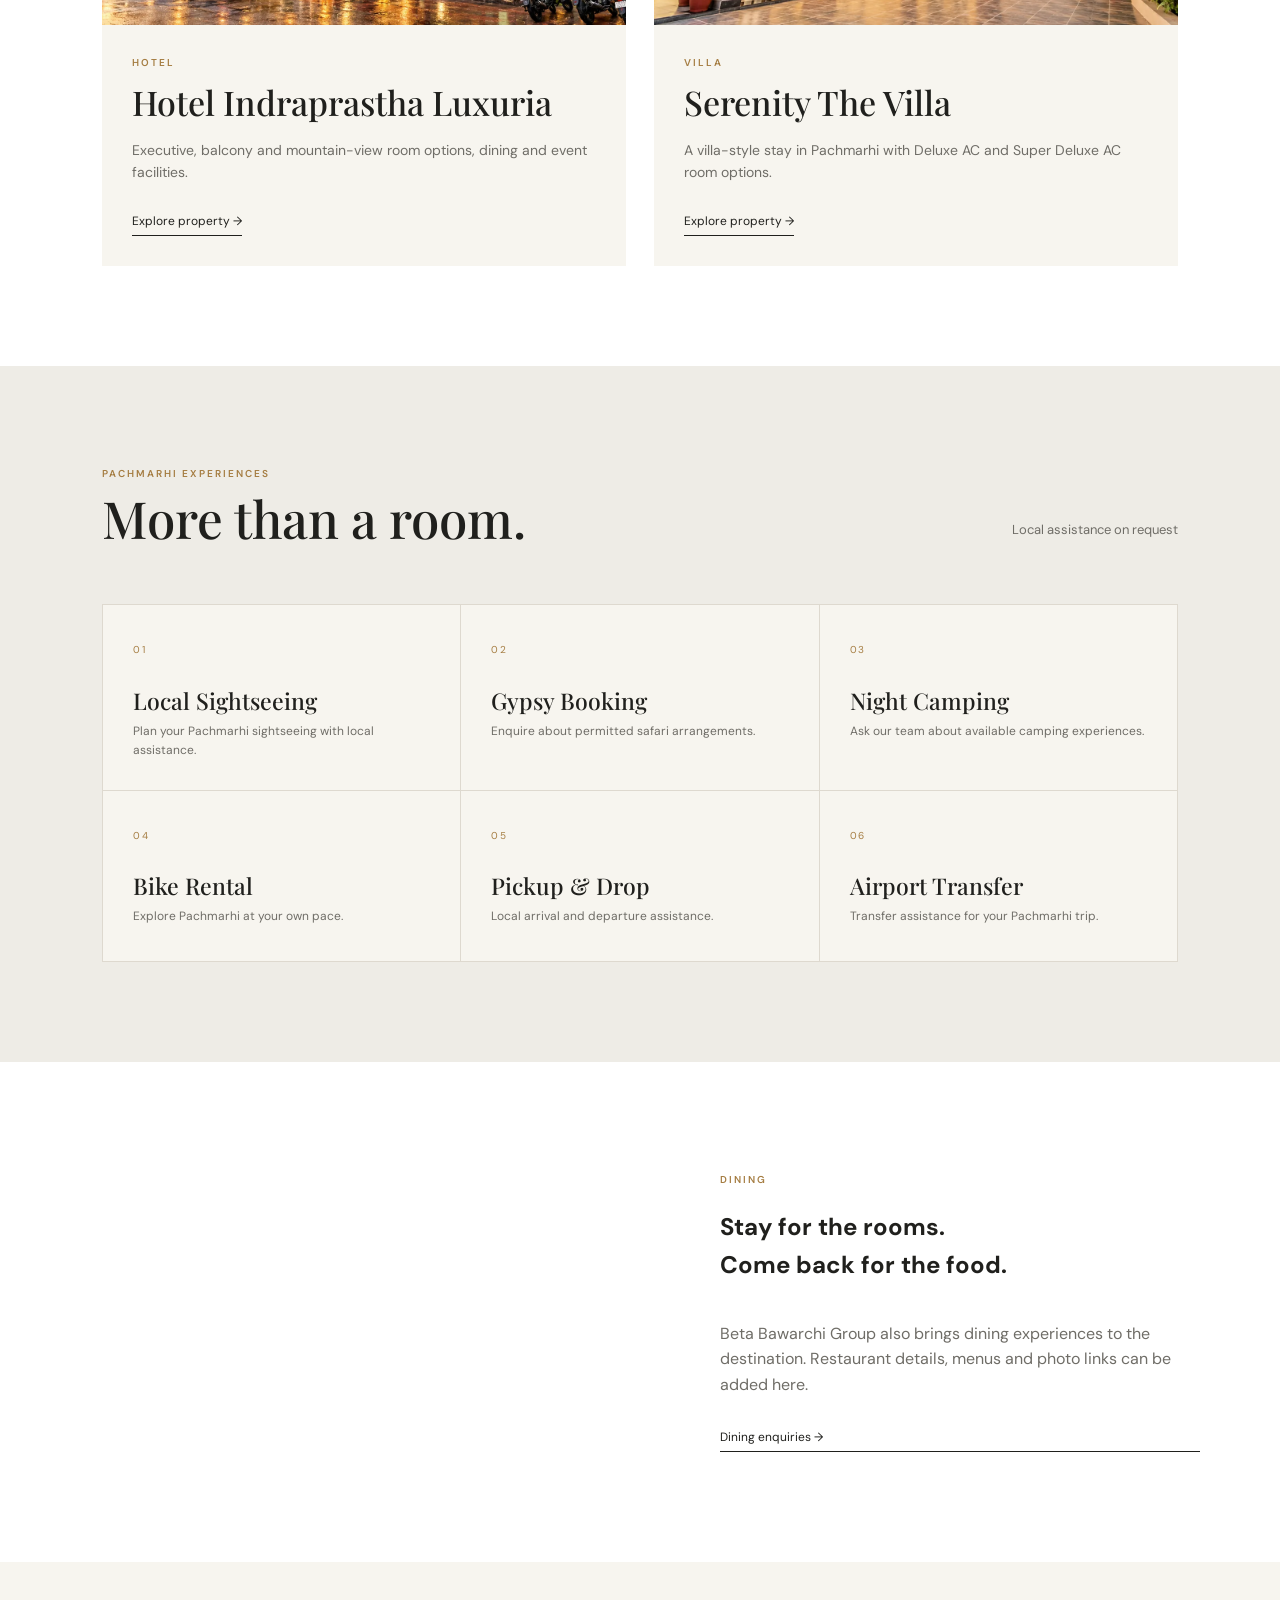
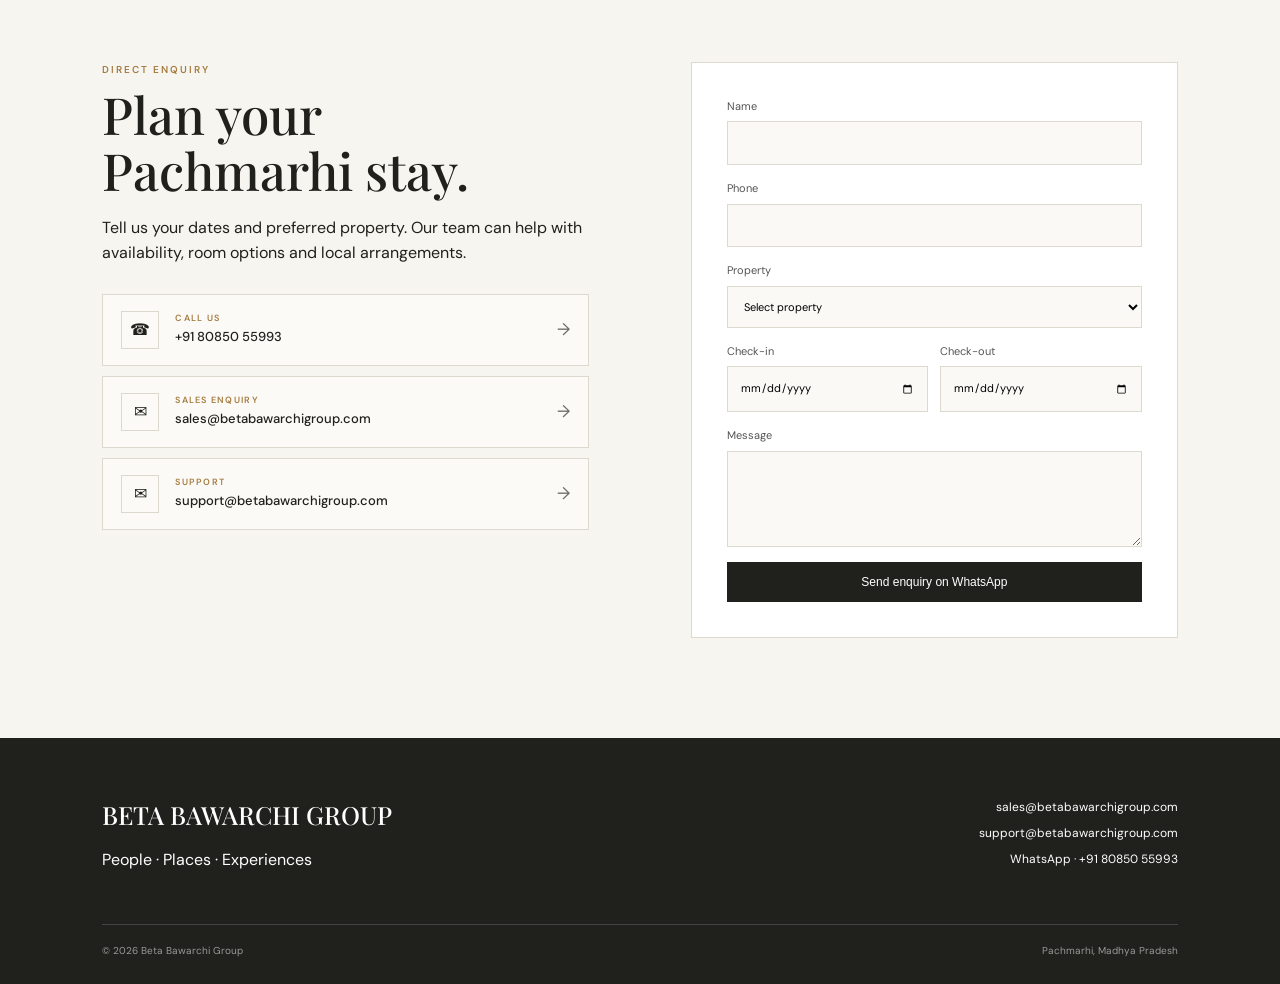
==== commit 9f969acb: "Update index.html" ====
--- a/index.html
+++ b/index.html
@@ -112,7 +112,7 @@
                 Stays
             </a>
 
-            <a href="#experiences">
+            <a href="experiences/">
                 Experiences
             </a>
 
--- a/styles.css
+++ b/styles.css
@@ -105,7 +105,34 @@
 }
 
 .nav .cta {
-    border-bottom: 1px solid var(--ink);
+    border: 1px solid var(--ink);
+    padding: 9px 14px;
+    display: inline-flex;
+    align-items: center;
+    justify-content: center;
+}
+
+.nav-book-now {
+    display: inline-flex;
+    align-items: center;
+    justify-content: center;
+    padding: 10px 16px;
+    background: var(--ink);
+    color: var(--white);
+    border: 1px solid var(--ink);
+    font-size: 12px;
+    transition: background 0.2s ease, color 0.2s ease;
+}
+
+.nav-book-now:hover {
+    background: var(--gold);
+    border-color: var(--gold);
+    color: var(--white);
+}
+
+.nav .cta:hover {
+    background: var(--ink);
+    color: var(--white);
 }
 
 
@@ -227,8 +254,9 @@
 
 .buttons {
     display: flex;
-    gap: 12px;
+    gap: 10px;
     margin-top: 25px;
+    flex-wrap: wrap;
 }
 
 .btn {
@@ -673,6 +701,45 @@
     color: var(--gold);
 }
 
+.room-booking-actions {
+    display: flex;
+    gap: 10px;
+    margin-top: 20px;
+    flex-wrap: wrap;
+}
+
+.room-book-btn,
+.room-enquire-btn {
+    display: inline-flex;
+    align-items: center;
+    justify-content: center;
+    min-height: 42px;
+    padding: 10px 18px;
+    border: 1px solid var(--ink);
+    font-size: 11px;
+    transition: background 0.2s ease, color 0.2s ease, border-color 0.2s ease;
+}
+
+.room-book-btn {
+    background: var(--ink);
+    color: var(--white);
+}
+
+.room-book-btn:hover {
+    background: var(--gold);
+    border-color: var(--gold);
+}
+
+.room-enquire-btn {
+    background: transparent;
+    color: var(--ink);
+}
+
+.room-enquire-btn:hover {
+    background: var(--ink);
+    color: var(--white);
+}
+
 
 /* =========================================================
    14. AMENITIES
@@ -1142,8 +1209,20 @@
 
     /* Navigation */
 
-    .nav a:not(.cta) {
+    .nav a:not(.cta):not(.nav-book-now) {
         display: none;
+    }
+
+    .nav {
+        gap: 8px;
+        align-items: center;
+    }
+
+    .nav-book-now,
+    .nav .cta {
+        padding: 8px 10px;
+        font-size: 10px;
+        white-space: nowrap;
     }
 
 
@@ -1290,8 +1369,26 @@
     }
 
     .brand-logo {
-        width: 135px;
-        height: 48px;
+        width: 112px;
+        height: 44px;
+    }
+
+    .nav {
+        gap: 6px;
+    }
+
+    .nav-book-now,
+    .nav .cta {
+        padding: 7px 8px;
+        font-size: 9px;
+    }
+
+    .buttons .btn {
+        padding: 12px 14px;
+    }
+
+    .room-booking-actions > a {
+        flex: 1;
     }
 
 
@@ -1431,3 +1528,17 @@
     transform: translateX(4px);
     color: var(--gold);
 }
+
+/* Full room gallery link */
+.gallery-link-wrap {
+    display: flex;
+    justify-content: flex-end;
+    margin: 0 0 24px;
+}
+
+@media (max-width: 600px) {
+    .gallery-link-wrap {
+        justify-content: flex-start;
+    }
+}
+
